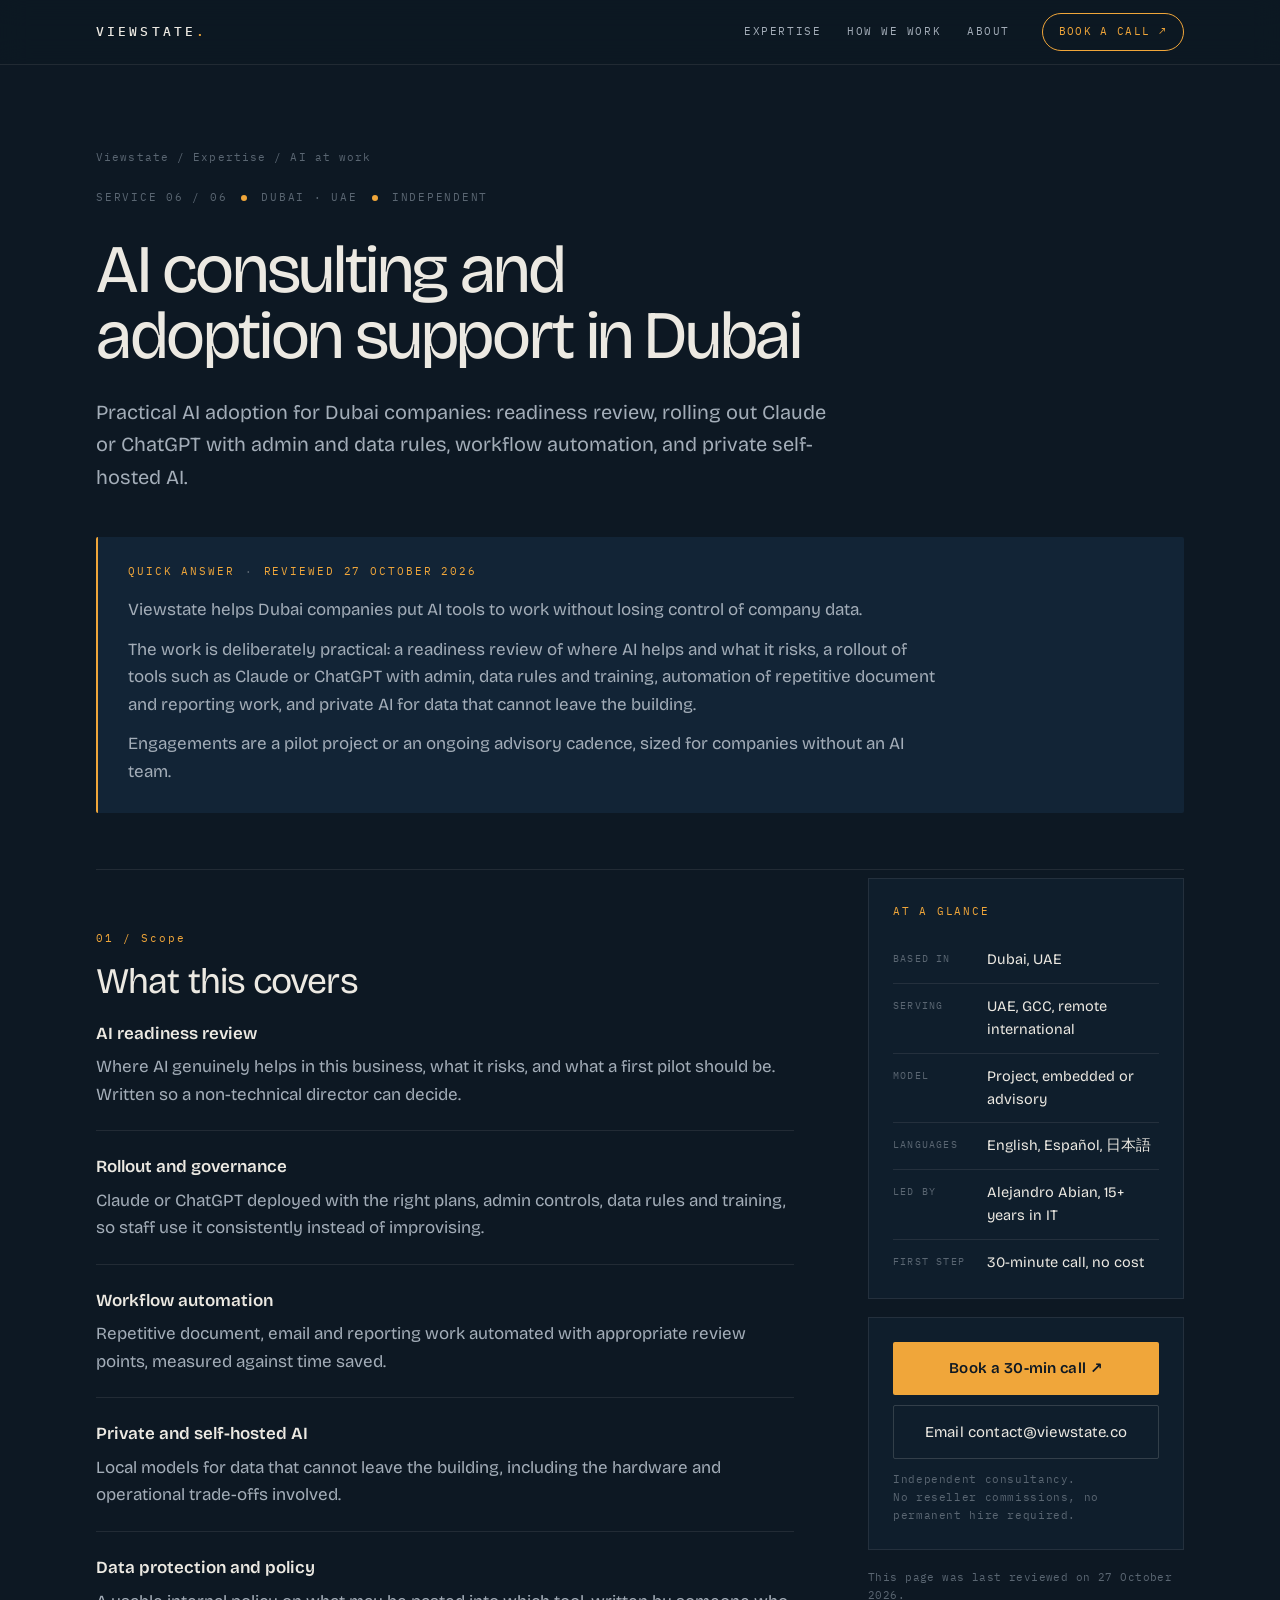
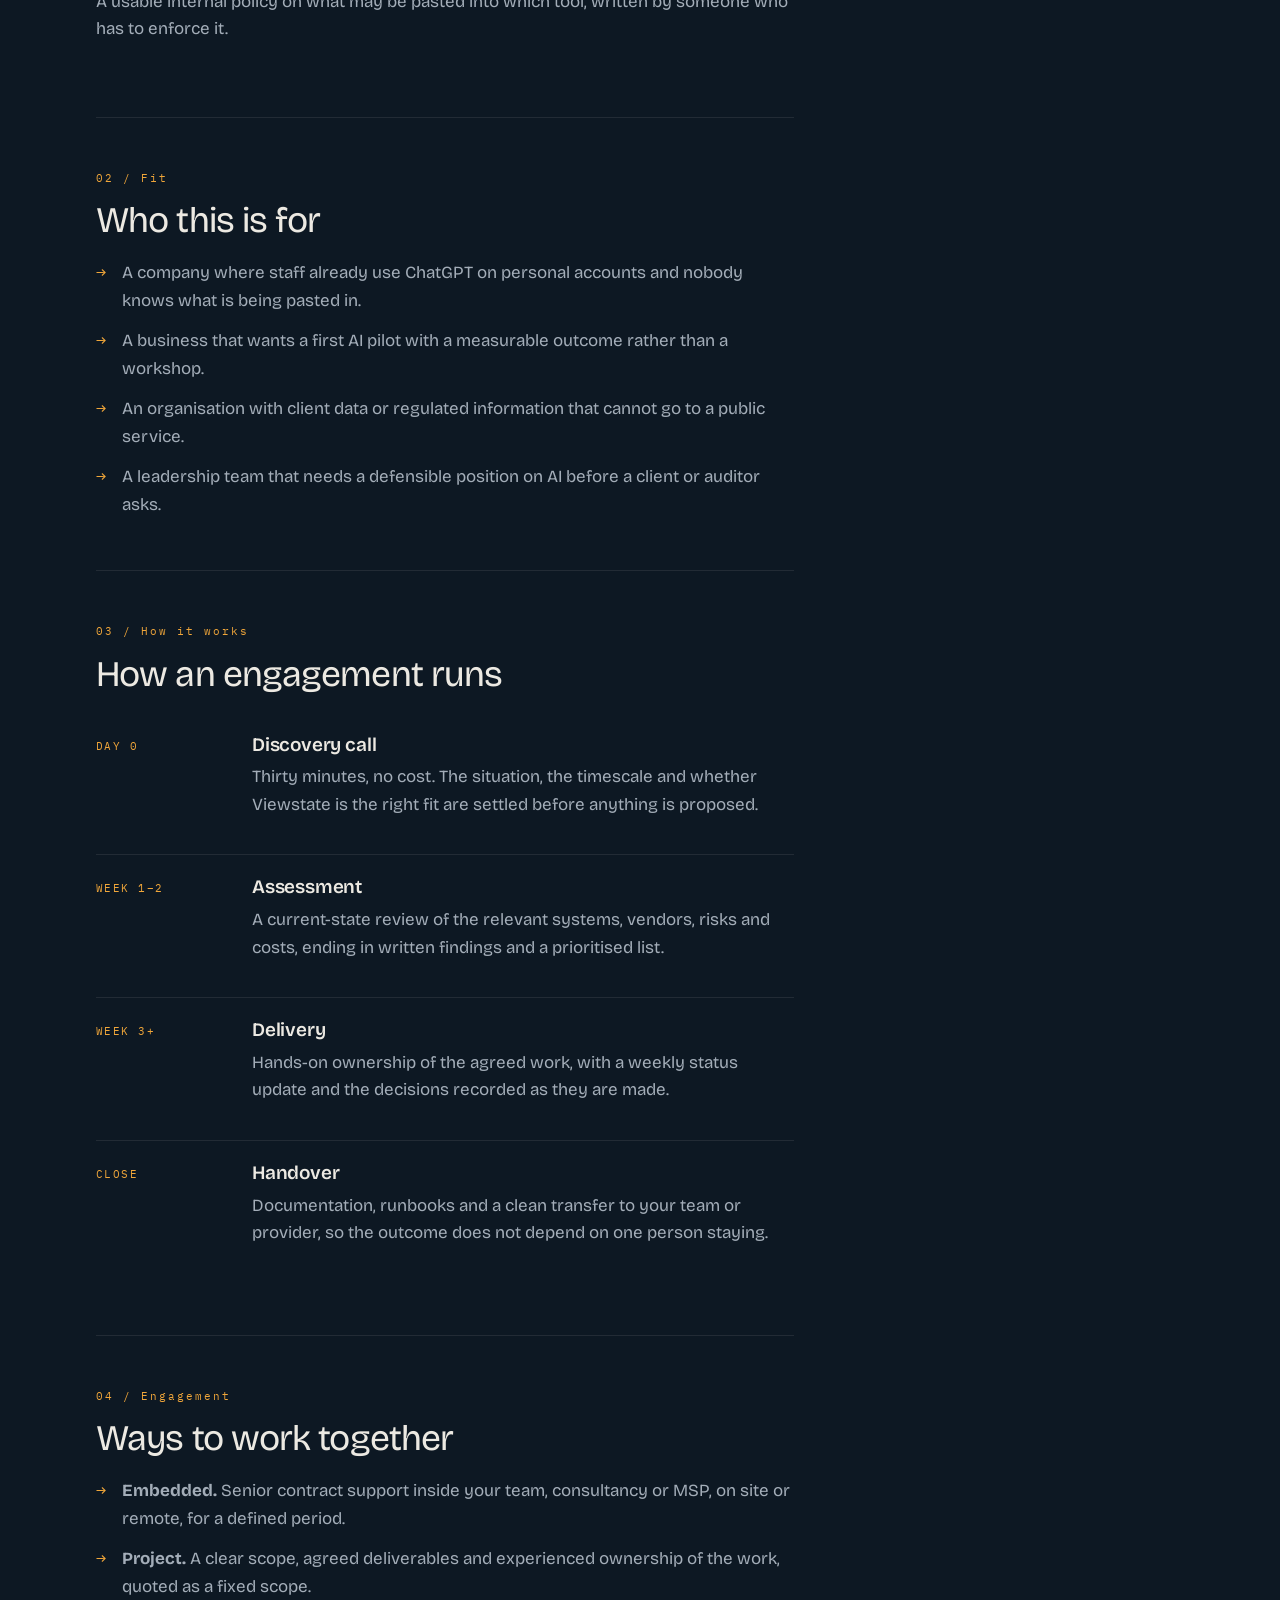
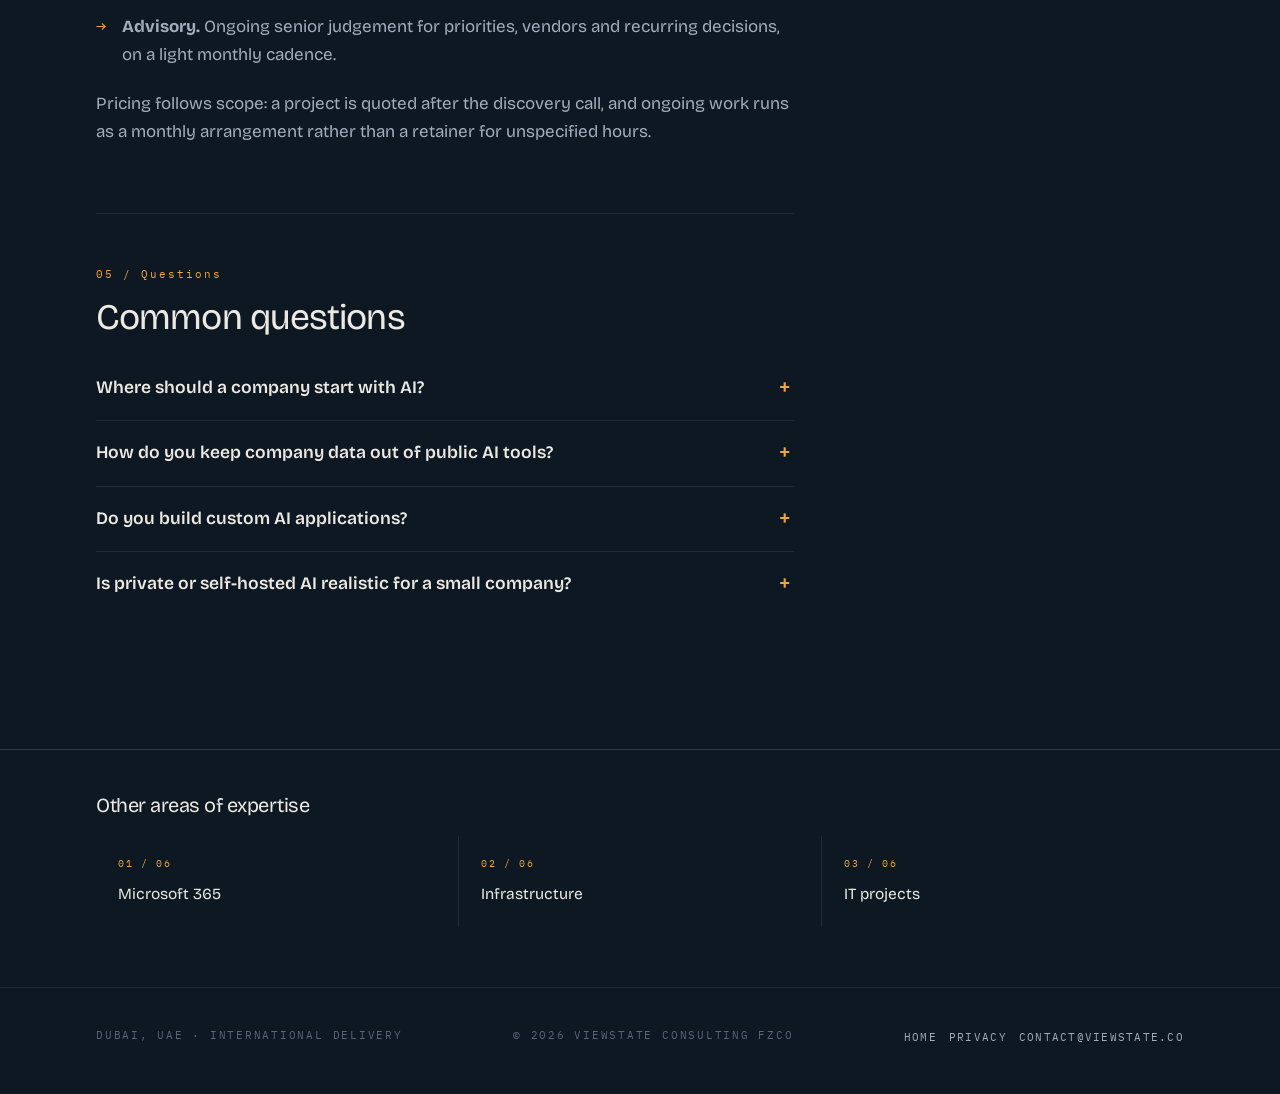
==== ai-consulting-dubai/index.html @ 0e3de6e4 "Add AI-search layer: static render, six intent pages, llms.txt, content feed, crawler robots - index" ====
<!DOCTYPE html>
<html lang="en">
<head>
<meta charset="utf-8">
<meta name="viewport" content="width=device-width,initial-scale=1">
<title>AI Consulting Dubai | Practical AI Adoption at Work — Viewstate</title>
<meta name="description" content="Practical AI adoption for Dubai companies: readiness review, rolling out Claude or ChatGPT with admin and data rules, workflow automation, and private self-hosted AI.">
<meta name="robots" content="index,follow,max-image-preview:large,max-snippet:-1">
<link rel="canonical" href="https://viewstate.co/ai-consulting-dubai/">
<meta property="og:type" content="article">
<meta property="og:site_name" content="Viewstate Consulting">
<meta property="og:title" content="AI Consulting Dubai | Practical AI Adoption at Work — Viewstate">
<meta property="og:description" content="Practical AI adoption for Dubai companies: readiness review, rolling out Claude or ChatGPT with admin and data rules, workflow automation, and private self-hosted AI.">
<meta property="og:url" content="https://viewstate.co/ai-consulting-dubai/">
<meta property="og:image" content="https://viewstate.co/og-image.png">
<meta name="twitter:card" content="summary_large_image">
<link rel="preconnect" href="https://fonts.googleapis.com">
<link rel="preconnect" href="https://fonts.gstatic.com" crossorigin>
<link href="https://fonts.googleapis.com/css2?family=Bricolage+Grotesque:opsz,wght@12..96,300;12..96,400;12..96,500;12..96,600&family=IBM+Plex+Mono:wght@400;500&display=swap" rel="stylesheet">
<link rel="stylesheet" href="/geo.css">
<link rel="icon" href="/favicon.svg" type="image/svg+xml">
  <script type="application/ld+json">{"@context":"https://schema.org","@graph":[{"@type":"ProfessionalService","@id":"https://viewstate.co/#organization","name":"Viewstate Consulting","url":"https://viewstate.co/","email":"contact@viewstate.co","description":"Independent IT consulting in Dubai. Senior expertise for Microsoft 365, infrastructure, IT projects, interim IT management, software cost control and AI at work — without another permanent hire.","address":{"@type":"PostalAddress","addressLocality":"Dubai","addressCountry":"AE"},"areaServed":["United Arab Emirates","GCC","International"],"knowsLanguage":["en","es","ja"],"founder":{"@type":"Person","name":"Alejandro Abian","jobTitle":"Founder & Principal Consultant"}},{"@type":"Service","@id":"https://viewstate.co/ai-consulting-dubai/#service","name":"AI consulting and adoption support in Dubai","serviceType":"AI adoption, AI governance and private AI deployment for Dubai businesses","description":"Practical AI adoption for Dubai companies: readiness review, rolling out Claude or ChatGPT with admin and data rules, workflow automation, and private self-hosted AI.","url":"https://viewstate.co/ai-consulting-dubai/","provider":{"@id":"https://viewstate.co/#organization"},"areaServed":[{"@type":"City","name":"Dubai"},{"@type":"Country","name":"United Arab Emirates"},{"@type":"Place","name":"GCC"},{"@type":"Place","name":"International (remote)"}],"availableChannel":[{"@type":"ServiceChannel","serviceLocation":{"@type":"Place","name":"Dubai, UAE"}},{"@type":"ServiceChannel","serviceLocation":{"@type":"VirtualLocation","url":"https://viewstate.co"}}]},{"@type":"BreadcrumbList","itemListElement":[{"@type":"ListItem","position":1,"name":"Viewstate Consulting","item":"https://viewstate.co/"},{"@type":"ListItem","position":2,"name":"AI consulting and adoption support in Dubai","item":"https://viewstate.co/ai-consulting-dubai/"}]},{"@type":"WebPage","@id":"https://viewstate.co/ai-consulting-dubai/#webpage","url":"https://viewstate.co/ai-consulting-dubai/","name":"AI Consulting Dubai | Practical AI Adoption at Work — Viewstate","dateModified":"2026-10-27","inLanguage":"en","isPartOf":{"@id":"https://viewstate.co/#organization"}}]}</script>
  <script type="application/ld+json">{"@type":"FAQPage","@id":"https://viewstate.co/ai-consulting-dubai/#faq","mainEntity":[{"@type":"Question","name":"Where should a company start with AI?","acceptedAnswer":{"@type":"Answer","text":"With one workflow that is repetitive, text-heavy and clearly measurable, run as a short pilot with named owners. Readiness comes before tools: the first question is what data may be used, not which product to buy."}},{"@type":"Question","name":"How do you keep company data out of public AI tools?","acceptedAnswer":{"@type":"Answer","text":"By combining policy with configuration: appropriate plans and admin controls, clear rules on what may be entered where, and, where the data cannot leave the building, private models running on your own infrastructure."}},{"@type":"Question","name":"Do you build custom AI applications?","acceptedAnswer":{"@type":"Answer","text":"The focus is adoption and operations rather than software development: choosing, deploying, governing and automating with existing tools, plus private model hosting where that is the requirement."}},{"@type":"Question","name":"Is private or self-hosted AI realistic for a small company?","acceptedAnswer":{"@type":"Answer","text":"It is increasingly realistic, and the trade-offs are honest ones: hardware cost and operational effort against data staying entirely in-house. For a small company it usually makes sense for one specific dataset rather than everything."}}]}</script>
</head>
<body><header class="site"><div class="wrap">
  <a class="brand" href="/">Viewstate<span>.</span></a>
  <nav class="top"><a href="/#services">Expertise</a><a href="/#approach">How we work</a><a href="/#about">About</a></nav>
  <a class="cta" href="https://bookings.cloud.microsoft/book/ViewstateConsulting@viewstate.co/">Book a call ↗</a>
</div></header><main><div class="wrap"><div class="hero"><div class="crumbs"><a href="/">Viewstate</a> / Expertise / AI at work</div><div class="eyebrow"><span class="mono">Service 06 / 06</span><span class="dot"></span><span class="mono">Dubai · UAE</span><span class="dot"></span><span class="mono">Independent</span></div><h1>AI consulting and adoption support in Dubai</h1><p class="lead">Practical AI adoption for Dubai companies: readiness review, rolling out Claude or ChatGPT with admin and data rules, workflow automation, and private self-hosted AI.</p><aside class="qa"><div class="lab"><span>Quick answer</span><i>·</i><span>Reviewed 27 October 2026</span></div><p>Viewstate helps Dubai companies put AI tools to work without losing control of company data.</p><p>The work is deliberately practical: a readiness review of where AI helps and what it risks, a rollout of tools such as Claude or ChatGPT with admin, data rules and training, automation of repetitive document and reporting work, and private AI for data that cannot leave the building.</p><p>Engagements are a pilot project or an ongoing advisory cadence, sized for companies without an AI team.</p></aside></div></div></main><div class="wrap"><div class="doc"><div><section class="block"><div class="block-no">01 / Scope</div><h2>What this covers</h2><dl class="covers"><div><dt>AI readiness review</dt><dd>Where AI genuinely helps in this business, what it risks, and what a first pilot should be. Written so a non-technical director can decide.</dd></div><div><dt>Rollout and governance</dt><dd>Claude or ChatGPT deployed with the right plans, admin controls, data rules and training, so staff use it consistently instead of improvising.</dd></div><div><dt>Workflow automation</dt><dd>Repetitive document, email and reporting work automated with appropriate review points, measured against time saved.</dd></div><div><dt>Private and self-hosted AI</dt><dd>Local models for data that cannot leave the building, including the hardware and operational trade-offs involved.</dd></div><div><dt>Data protection and policy</dt><dd>A usable internal policy on what may be pasted into which tool, written by someone who has to enforce it.</dd></div></dl></section><section class="block"><div class="block-no">02 / Fit</div><h2>Who this is for</h2><ul class="arrow"><li>A company where staff already use ChatGPT on personal accounts and nobody knows what is being pasted in.</li><li>A business that wants a first AI pilot with a measurable outcome rather than a workshop.</li><li>An organisation with client data or regulated information that cannot go to a public service.</li><li>A leadership team that needs a defensible position on AI before a client or auditor asks.</li></ul></section><section class="block"><div class="block-no">03 / How it works</div><h2>How an engagement runs</h2><ol class="steps"><li><span class="when">Day 0</span><div><h3>Discovery call</h3><p>Thirty minutes, no cost. The situation, the timescale and whether Viewstate is the right fit are settled before anything is proposed.</p></div></li><li><span class="when">Week 1–2</span><div><h3>Assessment</h3><p>A current-state review of the relevant systems, vendors, risks and costs, ending in written findings and a prioritised list.</p></div></li><li><span class="when">Week 3+</span><div><h3>Delivery</h3><p>Hands-on ownership of the agreed work, with a weekly status update and the decisions recorded as they are made.</p></div></li><li><span class="when">Close</span><div><h3>Handover</h3><p>Documentation, runbooks and a clean transfer to your team or provider, so the outcome does not depend on one person staying.</p></div></li></ol></section><section class="block"><div class="block-no">04 / Engagement</div><h2>Ways to work together</h2><ul class="arrow"><li><strong>Embedded.</strong> Senior contract support inside your team, consultancy or MSP, on site or remote, for a defined period.</li><li><strong>Project.</strong> A clear scope, agreed deliverables and experienced ownership of the work, quoted as a fixed scope.</li><li><strong>Advisory.</strong> Ongoing senior judgement for priorities, vendors and recurring decisions, on a light monthly cadence.</li></ul><p style="margin-top:22px">Pricing follows scope: a project is quoted after the discovery call, and ongoing work runs as a monthly arrangement rather than a retainer for unspecified hours.</p></section><section class="block faq"><div class="block-no">05 / Questions</div><h2>Common questions</h2><details><summary>Where should a company start with AI?</summary><div class="ans">With one workflow that is repetitive, text-heavy and clearly measurable, run as a short pilot with named owners. Readiness comes before tools: the first question is what data may be used, not which product to buy.</div></details><details><summary>How do you keep company data out of public AI tools?</summary><div class="ans">By combining policy with configuration: appropriate plans and admin controls, clear rules on what may be entered where, and, where the data cannot leave the building, private models running on your own infrastructure.</div></details><details><summary>Do you build custom AI applications?</summary><div class="ans">The focus is adoption and operations rather than software development: choosing, deploying, governing and automating with existing tools, plus private model hosting where that is the requirement.</div></details><details><summary>Is private or self-hosted AI realistic for a small company?</summary><div class="ans">It is increasingly realistic, and the trade-offs are honest ones: hardware cost and operational effort against data staying entirely in-house. For a small company it usually makes sense for one specific dataset rather than everything.</div></details></section></div><aside class="side">
  <div class="card">
    <span class="mono">At a glance</span>
    <div class="fact"><span class="k">Based in</span><span class="v">Dubai, UAE</span></div>
    <div class="fact"><span class="k">Serving</span><span class="v">UAE, GCC, remote international</span></div>
    <div class="fact"><span class="k">Model</span><span class="v">Project, embedded or advisory</span></div>
    <div class="fact"><span class="k">Languages</span><span class="v">English, Español, 日本語</span></div>
    <div class="fact"><span class="k">Led by</span><span class="v">Alejandro Abian, 15+ years in IT</span></div>
    <div class="fact"><span class="k">First step</span><span class="v">30-minute call, no cost</span></div>
  </div>
  <div class="card">
    <a class="btn" href="https://bookings.cloud.microsoft/book/ViewstateConsulting@viewstate.co/">Book a 30-min call ↗</a>
    <a class="btn ghost" href="mailto:contact@viewstate.co">Email contact@viewstate.co</a>
    <span class="mini">Independent consultancy.<br>No reseller commissions, no permanent hire required.</span>
  </div>
  <p class="note">This page was last reviewed on 27 October 2026.</p>
</aside></div></div><div class="related"><div class="wrap">
  <h2>Other areas of expertise</h2>
  <div class="rel-grid"><a href="/microsoft-365-consulting-dubai/"><span class="n">01 / 06</span><span class="t">Microsoft 365</span></a><a href="/it-infrastructure-support-dubai/"><span class="n">02 / 06</span><span class="t">Infrastructure</span></a><a href="/it-project-management-dubai/"><span class="n">03 / 06</span><span class="t">IT projects</span></a></div>
</div></div><footer class="site"><div class="wrap">
  <span class="mono">Dubai, UAE · International delivery</span>
  <span class="mono">© 2026 Viewstate Consulting FZCO</span>
  <span><a href="/">Home</a> &nbsp; <a href="/privacy.html">Privacy</a> &nbsp; <a href="mailto:contact@viewstate.co">contact@viewstate.co</a></span>
</div></footer></body>
</html>
---- geo.css ----
:root{
  --bg:#0d1823; --bg2:#0a131c; --panel:#122436; --panel2:#0f1e2c;
  --ink:#ece9e2; --muted:#a3adb8; --dim:#5a6672;
  --accent:oklch(0.78 0.15 60); --accent-hex:#f0a63a; --accent-deep:oklch(0.62 0.16 55);
  --line:rgba(236,233,226,.16); --line-soft:rgba(236,233,226,.09);
  --mono:'IBM Plex Mono',ui-monospace,SFMono-Regular,Menlo,monospace;
  --display:'Bricolage Grotesque','Helvetica Neue',system-ui,sans-serif;
}
*{box-sizing:border-box}
html{scroll-behavior:smooth}
body{margin:0;background:var(--bg);color:var(--ink);font-family:var(--display);
  font-size:17px;line-height:1.62;-webkit-font-smoothing:antialiased;
  font-optical-sizing:auto}
a{color:inherit;text-decoration:none}
::selection{background:var(--accent-hex);color:var(--bg)}
.wrap{max-width:1140px;margin:0 auto;padding:0 26px}
.mono{font-family:var(--mono);font-size:11px;letter-spacing:.16em;text-transform:uppercase;color:var(--dim)}

/* header */
header.site{position:sticky;top:0;z-index:50;background:rgba(13,24,35,.88);
  backdrop-filter:blur(14px);border-bottom:1px solid var(--line-soft)}
header.site .wrap{display:flex;align-items:center;gap:32px;height:64px}
.brand{font-family:var(--mono);font-size:13px;letter-spacing:.24em;text-transform:uppercase;font-weight:500}
.brand span{color:var(--accent-hex)}
nav.top{margin-left:auto;display:flex;gap:26px}
nav.top a{font-family:var(--mono);font-size:11px;letter-spacing:.14em;text-transform:uppercase;color:var(--muted)}
nav.top a:hover{color:var(--accent-hex)}
.cta{font-family:var(--mono);font-size:11px;letter-spacing:.12em;text-transform:uppercase;
  border:1px solid var(--accent-hex);color:var(--accent-hex);padding:9px 16px;border-radius:999px;white-space:nowrap}
.cta:hover{background:var(--accent-hex);color:var(--bg)}
@media(max-width:820px){nav.top{display:none}header.site .wrap{gap:16px}}

/* hero */
.hero{padding:84px 0 56px;border-bottom:1px solid var(--line-soft)}
.eyebrow{display:flex;flex-wrap:wrap;gap:14px;align-items:center;margin-bottom:30px}
.eyebrow .dot{width:6px;height:6px;border-radius:50%;background:var(--accent-hex);display:inline-block}
h1{font-size:clamp(36px,6vw,68px);line-height:.98;letter-spacing:-.035em;font-weight:400;
  margin:0 0 26px;max-width:17ch;text-wrap:balance}
.lead{font-size:clamp(17px,1.6vw,20px);color:var(--muted);max-width:58ch;margin:0}
.crumbs{font-family:var(--mono);font-size:11px;letter-spacing:.1em;color:var(--dim);margin-bottom:22px}
.crumbs a:hover{color:var(--accent-hex)}

/* quick answer */
.qa{margin:44px 0 0;background:var(--panel);border-left:2px solid var(--accent-hex);
  padding:26px 30px 28px;border-radius:2px}
.qa .lab{display:flex;flex-wrap:wrap;gap:10px;align-items:center;font-family:var(--mono);
  font-size:10.5px;letter-spacing:.18em;text-transform:uppercase;color:var(--accent-hex);margin-bottom:16px}
.qa .lab i{font-style:normal;color:var(--dim)}
.qa p{margin:0 0 12px;font-size:17px;max-width:74ch}
.qa p:last-child{margin-bottom:0}
.qa strong{font-weight:600;color:#fff}

/* doc layout */
.doc{display:grid;grid-template-columns:minmax(0,1fr) 316px;gap:74px;padding:8px 0 80px}
@media(max-width:1000px){.doc{grid-template-columns:1fr;gap:44px}}

section.block{padding:52px 0;border-bottom:1px solid var(--line-soft)}
section.block:last-of-type{border-bottom:0}
.block-no{font-family:var(--mono);font-size:11px;letter-spacing:.18em;color:var(--accent-hex);margin-bottom:14px}
h2{font-size:clamp(26px,3vw,36px);line-height:1.1;letter-spacing:-.025em;font-weight:400;margin:0 0 18px;text-wrap:balance}
h3{font-size:19px;line-height:1.3;letter-spacing:-.01em;font-weight:600;margin:0 0 6px}
p{margin:0 0 16px;color:var(--muted);max-width:70ch}
p strong{color:var(--ink);font-weight:600}
.deck{font-size:18px;color:var(--ink);max-width:62ch;margin-bottom:26px}

ul.arrow{list-style:none;padding:0;margin:0;display:grid;gap:13px}
ul.arrow li{position:relative;padding-left:26px;color:var(--muted);max-width:70ch}
ul.arrow li:before{content:"→";position:absolute;left:0;color:var(--accent-hex);font-family:var(--mono)}

dl.covers{margin:0;display:grid;gap:0}
dl.covers div{padding:22px 0;border-top:1px solid var(--line-soft)}
dl.covers div:first-child{border-top:0;padding-top:0}
dl.covers dt{font-family:var(--display);font-weight:600;font-size:17px;color:var(--ink);margin-bottom:6px}
dl.covers dd{margin:0;color:var(--muted);max-width:68ch}

/* process */
ol.steps{list-style:none;margin:0;padding:0;counter-reset:s}
ol.steps li{counter-increment:s;padding:20px 0 20px 0;border-top:1px solid var(--line-soft);display:grid;
  grid-template-columns:132px minmax(0,1fr);gap:24px}
ol.steps li:first-child{border-top:0}
ol.steps .when{font-family:var(--mono);font-size:10.5px;letter-spacing:.14em;text-transform:uppercase;color:var(--accent-hex);padding-top:5px}
@media(max-width:620px){ol.steps li{grid-template-columns:1fr;gap:6px}}

/* faq */
.faq details{border-top:1px solid var(--line-soft);padding:0}
.faq details:first-of-type{border-top:0}
.faq summary{list-style:none;cursor:pointer;padding:20px 40px 20px 0;position:relative;
  font-weight:600;font-size:17.5px;line-height:1.4;color:var(--ink)}
.faq summary::-webkit-details-marker{display:none}
.faq summary:after{content:"+";position:absolute;right:4px;top:17px;font-family:var(--mono);
  color:var(--accent-hex);font-size:19px;transition:transform .18s}
.faq details[open] summary:after{transform:rotate(45deg)}
.faq .ans{padding:0 40px 24px 0;color:var(--muted);max-width:72ch}

/* sidebar */
aside.side{align-self:start;position:sticky;top:88px}
@media(max-width:1000px){aside.side{position:static}}
.card{background:var(--panel2);border:1px solid var(--line-soft);padding:24px;margin-bottom:18px}
.card .mono{color:var(--accent-hex);margin-bottom:16px;display:block}
.fact{display:flex;gap:12px;padding:11px 0;border-bottom:1px solid var(--line-soft);font-size:14.5px}
.fact:last-child{border-bottom:0;padding-bottom:0}
.fact .k{font-family:var(--mono);font-size:10px;letter-spacing:.12em;text-transform:uppercase;color:var(--dim);
  min-width:82px;padding-top:3px}
.fact .v{color:var(--ink)}
.btn{display:block;text-align:center;background:var(--accent-hex);color:#0d1823;font-weight:600;
  font-size:15px;padding:14px 20px;border-radius:2px;margin-bottom:10px;letter-spacing:.01em}
.btn:hover{background:#ffbe6b;color:#0d1823}
.btn.ghost{background:transparent;border:1px solid var(--line);color:var(--ink);font-weight:400;margin-bottom:0}
.btn.ghost:hover{border-color:var(--accent-hex);color:var(--accent-hex)}
.mini{font-family:var(--mono);font-size:10.5px;color:var(--dim);letter-spacing:.06em;line-height:1.7;margin-top:12px;display:block}

/* related */
.related{border-top:1px solid var(--line);padding:44px 0 60px}
.related h2{font-size:20px;margin-bottom:20px}
.rel-grid{display:grid;grid-template-columns:repeat(auto-fit,minmax(220px,1fr));gap:1px;background:var(--line-soft)}
.rel-grid a{background:var(--bg);padding:20px 22px;display:block}
.rel-grid a:hover{background:var(--panel2)}
.rel-grid .n{font-family:var(--mono);font-size:10px;color:var(--accent-hex);letter-spacing:.16em;display:block;margin-bottom:8px}
.rel-grid .t{font-size:15.5px;line-height:1.35;color:var(--ink)}

/* footer */
footer.site{border-top:1px solid var(--line-soft);padding:34px 0 44px}
footer.site .wrap{display:flex;flex-wrap:wrap;gap:18px;align-items:center;justify-content:space-between}
footer.site .mono{color:var(--dim)}
footer.site a{font-family:var(--mono);font-size:10.5px;letter-spacing:.12em;text-transform:uppercase;color:var(--muted)}
footer.site a:hover{color:var(--accent-hex)}

.note{font-family:var(--mono);font-size:10.5px;color:var(--dim);letter-spacing:.04em;line-height:1.75}
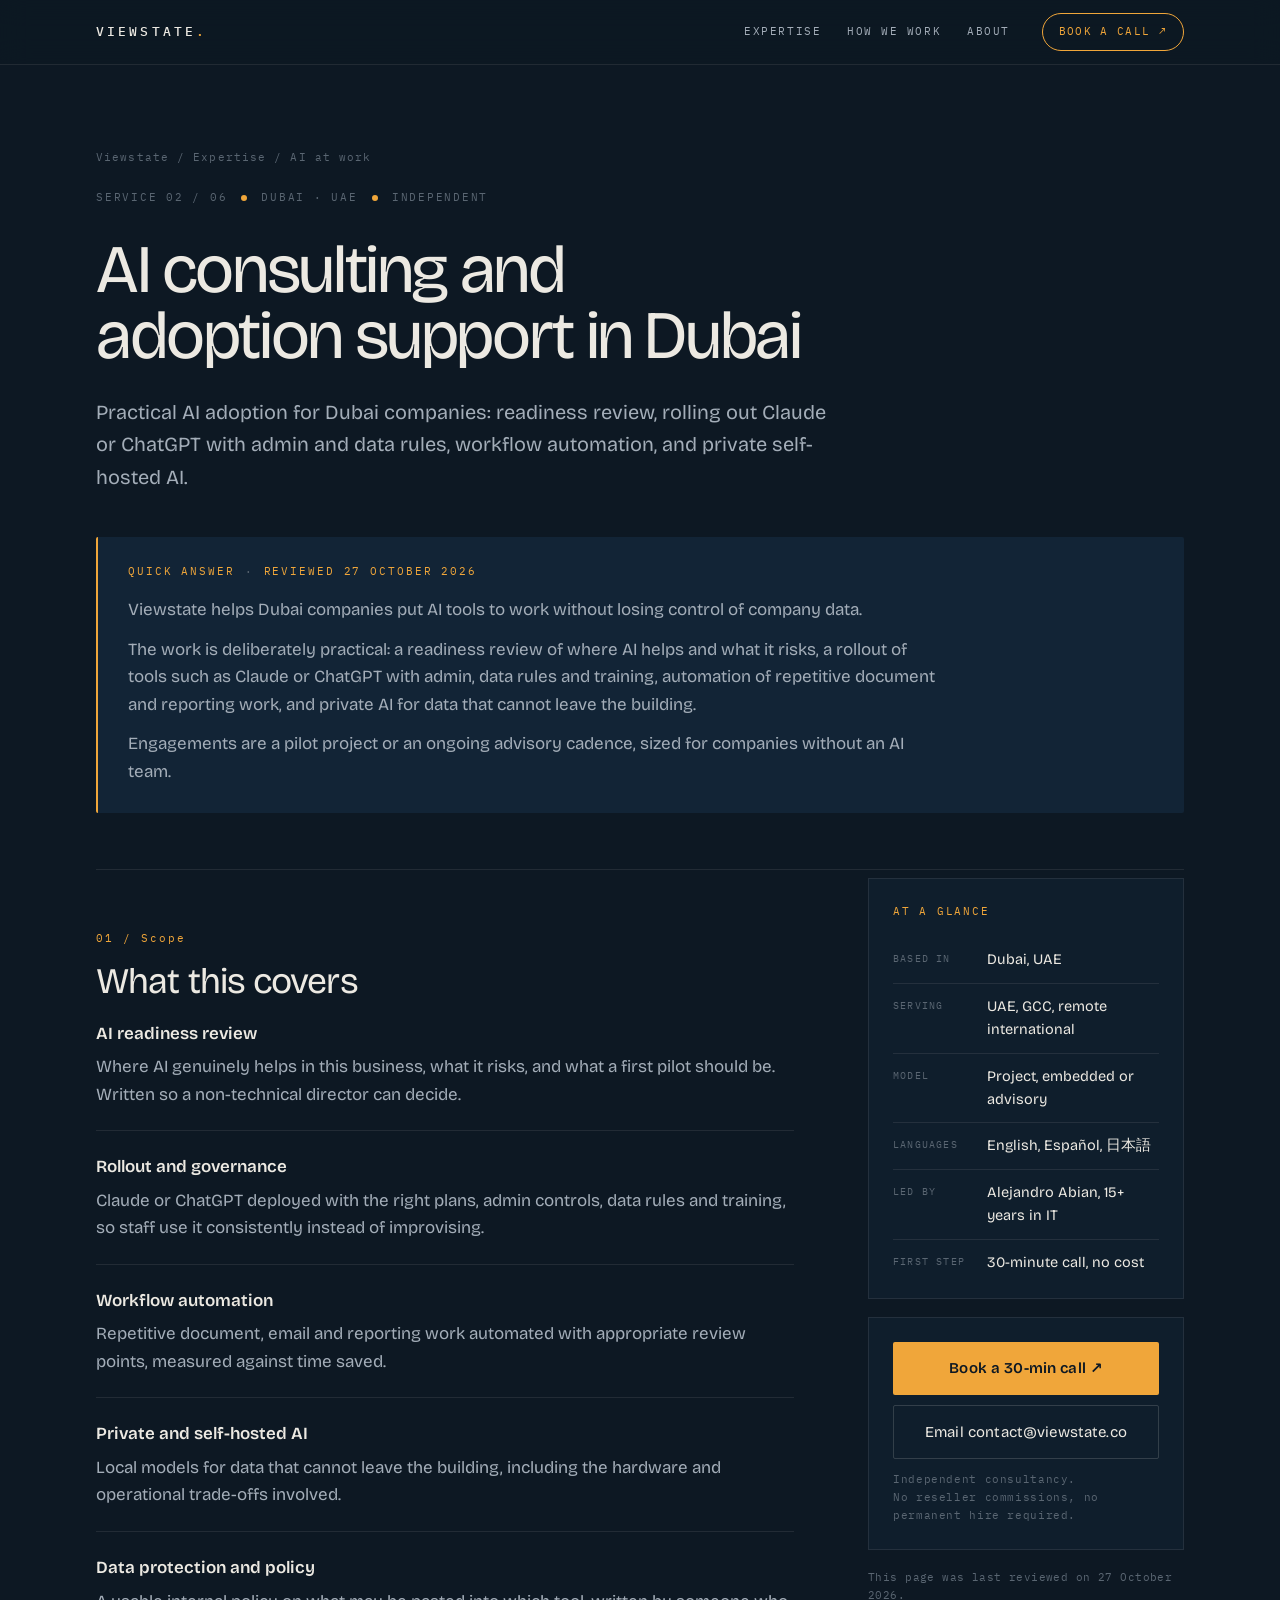
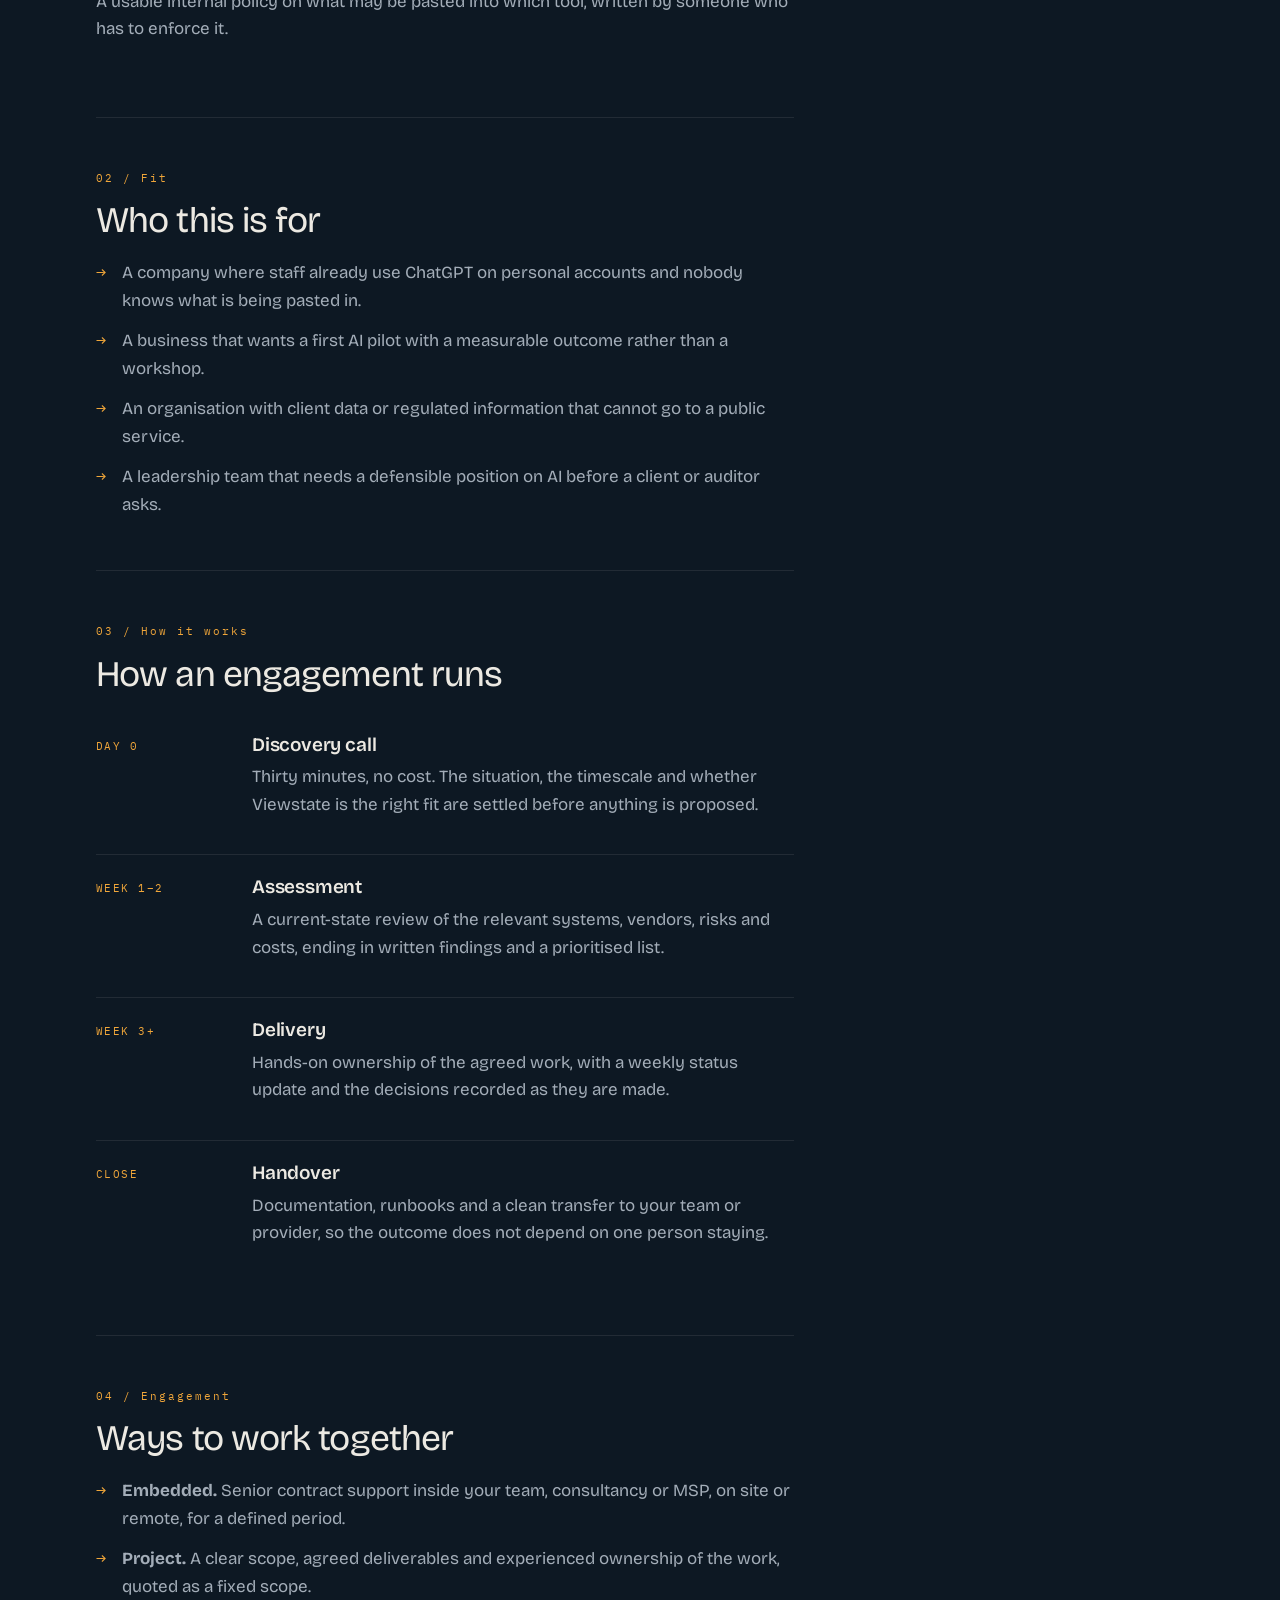
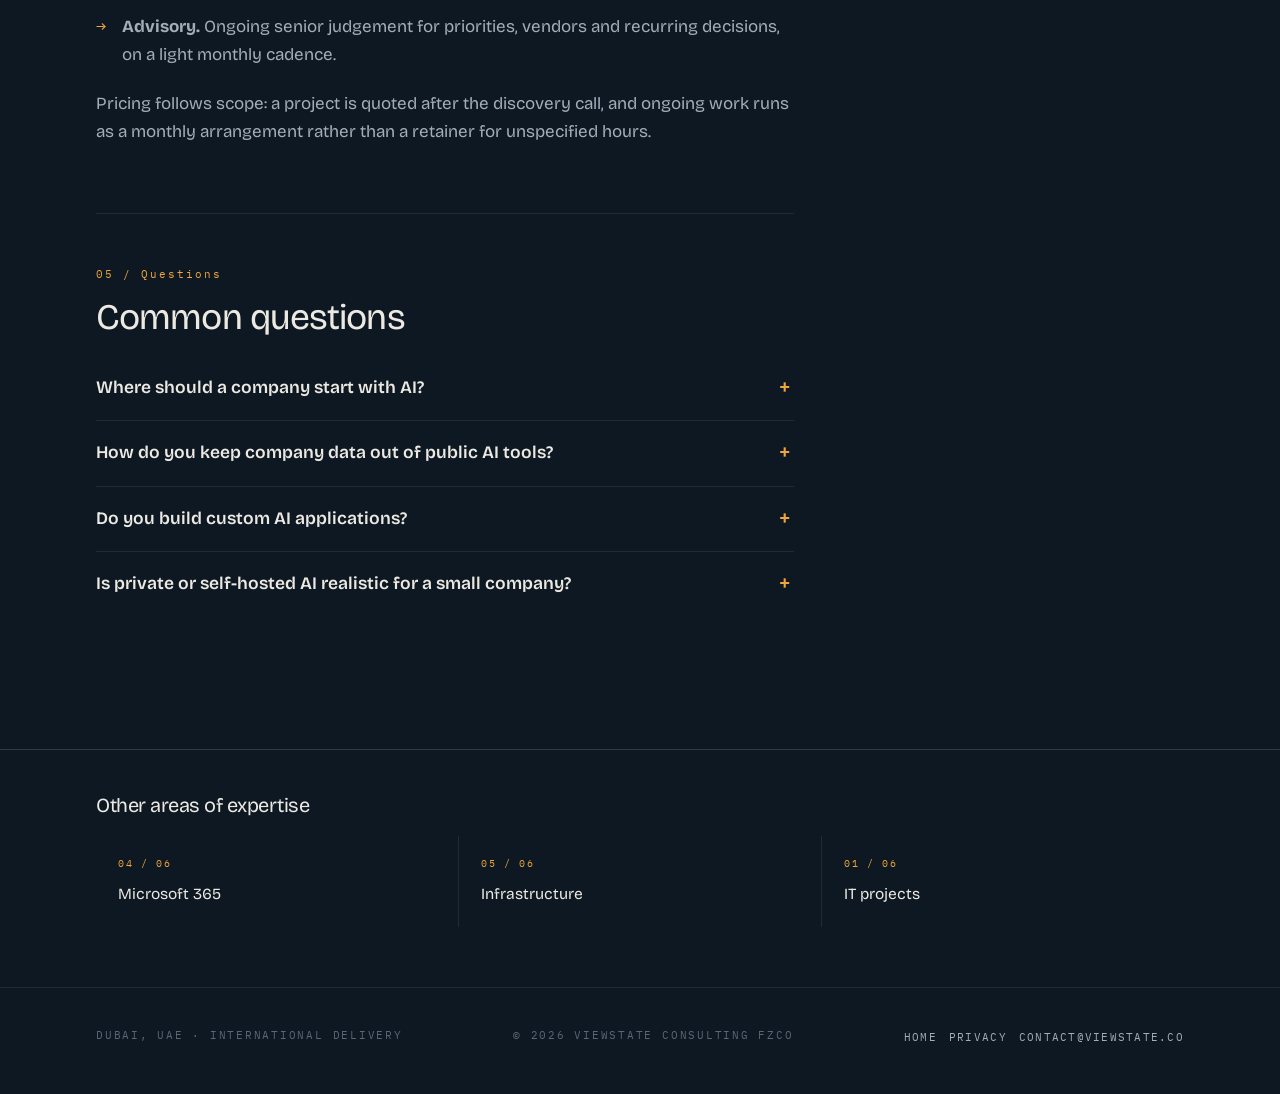
==== commit bd7bf394: "Reposition site: IT projects and AI first, fix founding date - Reorder services: IT projects, AI at " ====
--- a/ai-consulting-dubai/index.html
+++ b/ai-consulting-dubai/index.html
@@ -26,7 +26,7 @@
   <a class="brand" href="/">Viewstate<span>.</span></a>
   <nav class="top"><a href="/#services">Expertise</a><a href="/#approach">How we work</a><a href="/#about">About</a></nav>
   <a class="cta" href="https://bookings.cloud.microsoft/book/ViewstateConsulting@viewstate.co/">Book a call ↗</a>
-</div></header><main><div class="wrap"><div class="hero"><div class="crumbs"><a href="/">Viewstate</a> / Expertise / AI at work</div><div class="eyebrow"><span class="mono">Service 06 / 06</span><span class="dot"></span><span class="mono">Dubai · UAE</span><span class="dot"></span><span class="mono">Independent</span></div><h1>AI consulting and adoption support in Dubai</h1><p class="lead">Practical AI adoption for Dubai companies: readiness review, rolling out Claude or ChatGPT with admin and data rules, workflow automation, and private self-hosted AI.</p><aside class="qa"><div class="lab"><span>Quick answer</span><i>·</i><span>Reviewed 27 October 2026</span></div><p>Viewstate helps Dubai companies put AI tools to work without losing control of company data.</p><p>The work is deliberately practical: a readiness review of where AI helps and what it risks, a rollout of tools such as Claude or ChatGPT with admin, data rules and training, automation of repetitive document and reporting work, and private AI for data that cannot leave the building.</p><p>Engagements are a pilot project or an ongoing advisory cadence, sized for companies without an AI team.</p></aside></div></div></main><div class="wrap"><div class="doc"><div><section class="block"><div class="block-no">01 / Scope</div><h2>What this covers</h2><dl class="covers"><div><dt>AI readiness review</dt><dd>Where AI genuinely helps in this business, what it risks, and what a first pilot should be. Written so a non-technical director can decide.</dd></div><div><dt>Rollout and governance</dt><dd>Claude or ChatGPT deployed with the right plans, admin controls, data rules and training, so staff use it consistently instead of improvising.</dd></div><div><dt>Workflow automation</dt><dd>Repetitive document, email and reporting work automated with appropriate review points, measured against time saved.</dd></div><div><dt>Private and self-hosted AI</dt><dd>Local models for data that cannot leave the building, including the hardware and operational trade-offs involved.</dd></div><div><dt>Data protection and policy</dt><dd>A usable internal policy on what may be pasted into which tool, written by someone who has to enforce it.</dd></div></dl></section><section class="block"><div class="block-no">02 / Fit</div><h2>Who this is for</h2><ul class="arrow"><li>A company where staff already use ChatGPT on personal accounts and nobody knows what is being pasted in.</li><li>A business that wants a first AI pilot with a measurable outcome rather than a workshop.</li><li>An organisation with client data or regulated information that cannot go to a public service.</li><li>A leadership team that needs a defensible position on AI before a client or auditor asks.</li></ul></section><section class="block"><div class="block-no">03 / How it works</div><h2>How an engagement runs</h2><ol class="steps"><li><span class="when">Day 0</span><div><h3>Discovery call</h3><p>Thirty minutes, no cost. The situation, the timescale and whether Viewstate is the right fit are settled before anything is proposed.</p></div></li><li><span class="when">Week 1–2</span><div><h3>Assessment</h3><p>A current-state review of the relevant systems, vendors, risks and costs, ending in written findings and a prioritised list.</p></div></li><li><span class="when">Week 3+</span><div><h3>Delivery</h3><p>Hands-on ownership of the agreed work, with a weekly status update and the decisions recorded as they are made.</p></div></li><li><span class="when">Close</span><div><h3>Handover</h3><p>Documentation, runbooks and a clean transfer to your team or provider, so the outcome does not depend on one person staying.</p></div></li></ol></section><section class="block"><div class="block-no">04 / Engagement</div><h2>Ways to work together</h2><ul class="arrow"><li><strong>Embedded.</strong> Senior contract support inside your team, consultancy or MSP, on site or remote, for a defined period.</li><li><strong>Project.</strong> A clear scope, agreed deliverables and experienced ownership of the work, quoted as a fixed scope.</li><li><strong>Advisory.</strong> Ongoing senior judgement for priorities, vendors and recurring decisions, on a light monthly cadence.</li></ul><p style="margin-top:22px">Pricing follows scope: a project is quoted after the discovery call, and ongoing work runs as a monthly arrangement rather than a retainer for unspecified hours.</p></section><section class="block faq"><div class="block-no">05 / Questions</div><h2>Common questions</h2><details><summary>Where should a company start with AI?</summary><div class="ans">With one workflow that is repetitive, text-heavy and clearly measurable, run as a short pilot with named owners. Readiness comes before tools: the first question is what data may be used, not which product to buy.</div></details><details><summary>How do you keep company data out of public AI tools?</summary><div class="ans">By combining policy with configuration: appropriate plans and admin controls, clear rules on what may be entered where, and, where the data cannot leave the building, private models running on your own infrastructure.</div></details><details><summary>Do you build custom AI applications?</summary><div class="ans">The focus is adoption and operations rather than software development: choosing, deploying, governing and automating with existing tools, plus private model hosting where that is the requirement.</div></details><details><summary>Is private or self-hosted AI realistic for a small company?</summary><div class="ans">It is increasingly realistic, and the trade-offs are honest ones: hardware cost and operational effort against data staying entirely in-house. For a small company it usually makes sense for one specific dataset rather than everything.</div></details></section></div><aside class="side">
+</div></header><main><div class="wrap"><div class="hero"><div class="crumbs"><a href="/">Viewstate</a> / Expertise / AI at work</div><div class="eyebrow"><span class="mono">Service 02 / 06</span><span class="dot"></span><span class="mono">Dubai · UAE</span><span class="dot"></span><span class="mono">Independent</span></div><h1>AI consulting and adoption support in Dubai</h1><p class="lead">Practical AI adoption for Dubai companies: readiness review, rolling out Claude or ChatGPT with admin and data rules, workflow automation, and private self-hosted AI.</p><aside class="qa"><div class="lab"><span>Quick answer</span><i>·</i><span>Reviewed 27 October 2026</span></div><p>Viewstate helps Dubai companies put AI tools to work without losing control of company data.</p><p>The work is deliberately practical: a readiness review of where AI helps and what it risks, a rollout of tools such as Claude or ChatGPT with admin, data rules and training, automation of repetitive document and reporting work, and private AI for data that cannot leave the building.</p><p>Engagements are a pilot project or an ongoing advisory cadence, sized for companies without an AI team.</p></aside></div></div></main><div class="wrap"><div class="doc"><div><section class="block"><div class="block-no">01 / Scope</div><h2>What this covers</h2><dl class="covers"><div><dt>AI readiness review</dt><dd>Where AI genuinely helps in this business, what it risks, and what a first pilot should be. Written so a non-technical director can decide.</dd></div><div><dt>Rollout and governance</dt><dd>Claude or ChatGPT deployed with the right plans, admin controls, data rules and training, so staff use it consistently instead of improvising.</dd></div><div><dt>Workflow automation</dt><dd>Repetitive document, email and reporting work automated with appropriate review points, measured against time saved.</dd></div><div><dt>Private and self-hosted AI</dt><dd>Local models for data that cannot leave the building, including the hardware and operational trade-offs involved.</dd></div><div><dt>Data protection and policy</dt><dd>A usable internal policy on what may be pasted into which tool, written by someone who has to enforce it.</dd></div></dl></section><section class="block"><div class="block-no">02 / Fit</div><h2>Who this is for</h2><ul class="arrow"><li>A company where staff already use ChatGPT on personal accounts and nobody knows what is being pasted in.</li><li>A business that wants a first AI pilot with a measurable outcome rather than a workshop.</li><li>An organisation with client data or regulated information that cannot go to a public service.</li><li>A leadership team that needs a defensible position on AI before a client or auditor asks.</li></ul></section><section class="block"><div class="block-no">03 / How it works</div><h2>How an engagement runs</h2><ol class="steps"><li><span class="when">Day 0</span><div><h3>Discovery call</h3><p>Thirty minutes, no cost. The situation, the timescale and whether Viewstate is the right fit are settled before anything is proposed.</p></div></li><li><span class="when">Week 1–2</span><div><h3>Assessment</h3><p>A current-state review of the relevant systems, vendors, risks and costs, ending in written findings and a prioritised list.</p></div></li><li><span class="when">Week 3+</span><div><h3>Delivery</h3><p>Hands-on ownership of the agreed work, with a weekly status update and the decisions recorded as they are made.</p></div></li><li><span class="when">Close</span><div><h3>Handover</h3><p>Documentation, runbooks and a clean transfer to your team or provider, so the outcome does not depend on one person staying.</p></div></li></ol></section><section class="block"><div class="block-no">04 / Engagement</div><h2>Ways to work together</h2><ul class="arrow"><li><strong>Embedded.</strong> Senior contract support inside your team, consultancy or MSP, on site or remote, for a defined period.</li><li><strong>Project.</strong> A clear scope, agreed deliverables and experienced ownership of the work, quoted as a fixed scope.</li><li><strong>Advisory.</strong> Ongoing senior judgement for priorities, vendors and recurring decisions, on a light monthly cadence.</li></ul><p style="margin-top:22px">Pricing follows scope: a project is quoted after the discovery call, and ongoing work runs as a monthly arrangement rather than a retainer for unspecified hours.</p></section><section class="block faq"><div class="block-no">05 / Questions</div><h2>Common questions</h2><details><summary>Where should a company start with AI?</summary><div class="ans">With one workflow that is repetitive, text-heavy and clearly measurable, run as a short pilot with named owners. Readiness comes before tools: the first question is what data may be used, not which product to buy.</div></details><details><summary>How do you keep company data out of public AI tools?</summary><div class="ans">By combining policy with configuration: appropriate plans and admin controls, clear rules on what may be entered where, and, where the data cannot leave the building, private models running on your own infrastructure.</div></details><details><summary>Do you build custom AI applications?</summary><div class="ans">The focus is adoption and operations rather than software development: choosing, deploying, governing and automating with existing tools, plus private model hosting where that is the requirement.</div></details><details><summary>Is private or self-hosted AI realistic for a small company?</summary><div class="ans">It is increasingly realistic, and the trade-offs are honest ones: hardware cost and operational effort against data staying entirely in-house. For a small company it usually makes sense for one specific dataset rather than everything.</div></details></section></div><aside class="side">
   <div class="card">
     <span class="mono">At a glance</span>
     <div class="fact"><span class="k">Based in</span><span class="v">Dubai, UAE</span></div>
@@ -44,7 +44,7 @@
   <p class="note">This page was last reviewed on 27 October 2026.</p>
 </aside></div></div><div class="related"><div class="wrap">
   <h2>Other areas of expertise</h2>
-  <div class="rel-grid"><a href="/microsoft-365-consulting-dubai/"><span class="n">01 / 06</span><span class="t">Microsoft 365</span></a><a href="/it-infrastructure-support-dubai/"><span class="n">02 / 06</span><span class="t">Infrastructure</span></a><a href="/it-project-management-dubai/"><span class="n">03 / 06</span><span class="t">IT projects</span></a></div>
+  <div class="rel-grid"><a href="/microsoft-365-consulting-dubai/"><span class="n">04 / 06</span><span class="t">Microsoft 365</span></a><a href="/it-infrastructure-support-dubai/"><span class="n">05 / 06</span><span class="t">Infrastructure</span></a><a href="/it-project-management-dubai/"><span class="n">01 / 06</span><span class="t">IT projects</span></a></div>
 </div></div><footer class="site"><div class="wrap">
   <span class="mono">Dubai, UAE · International delivery</span>
   <span class="mono">© 2026 Viewstate Consulting FZCO</span>
